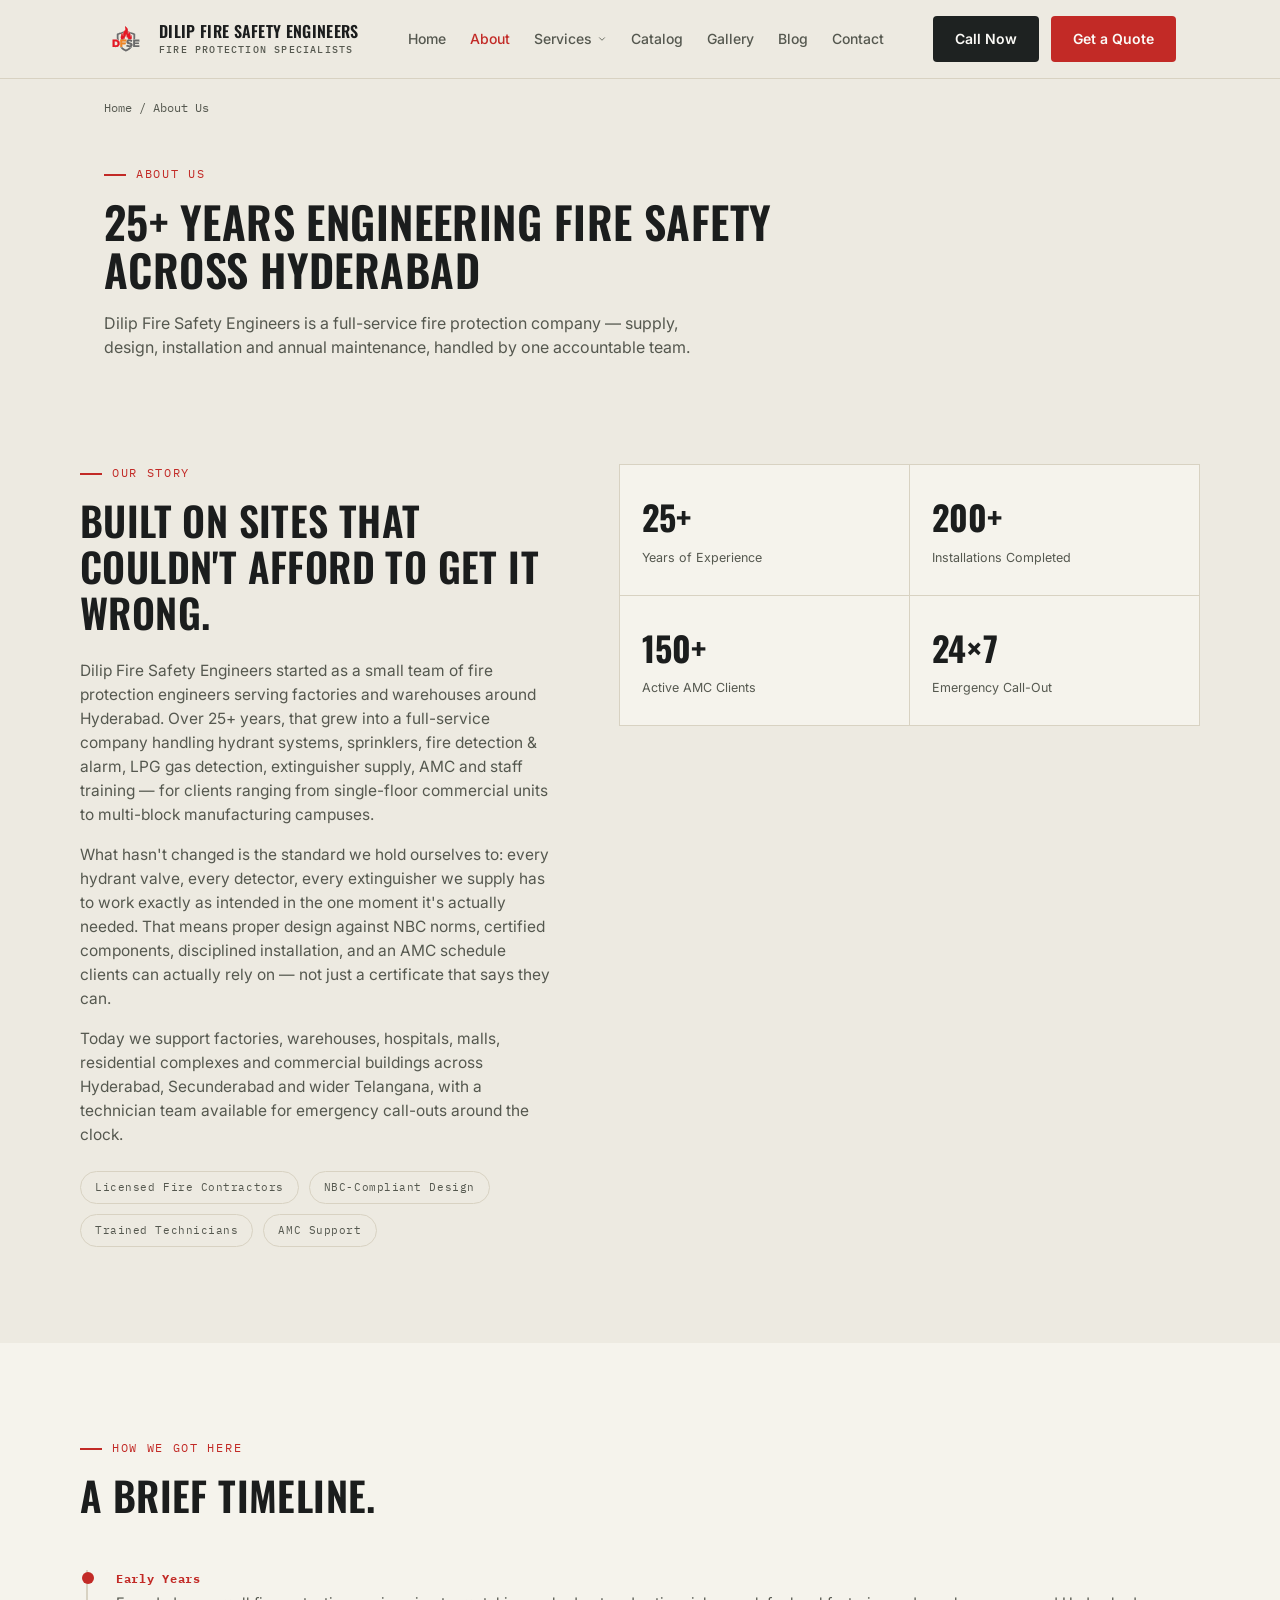
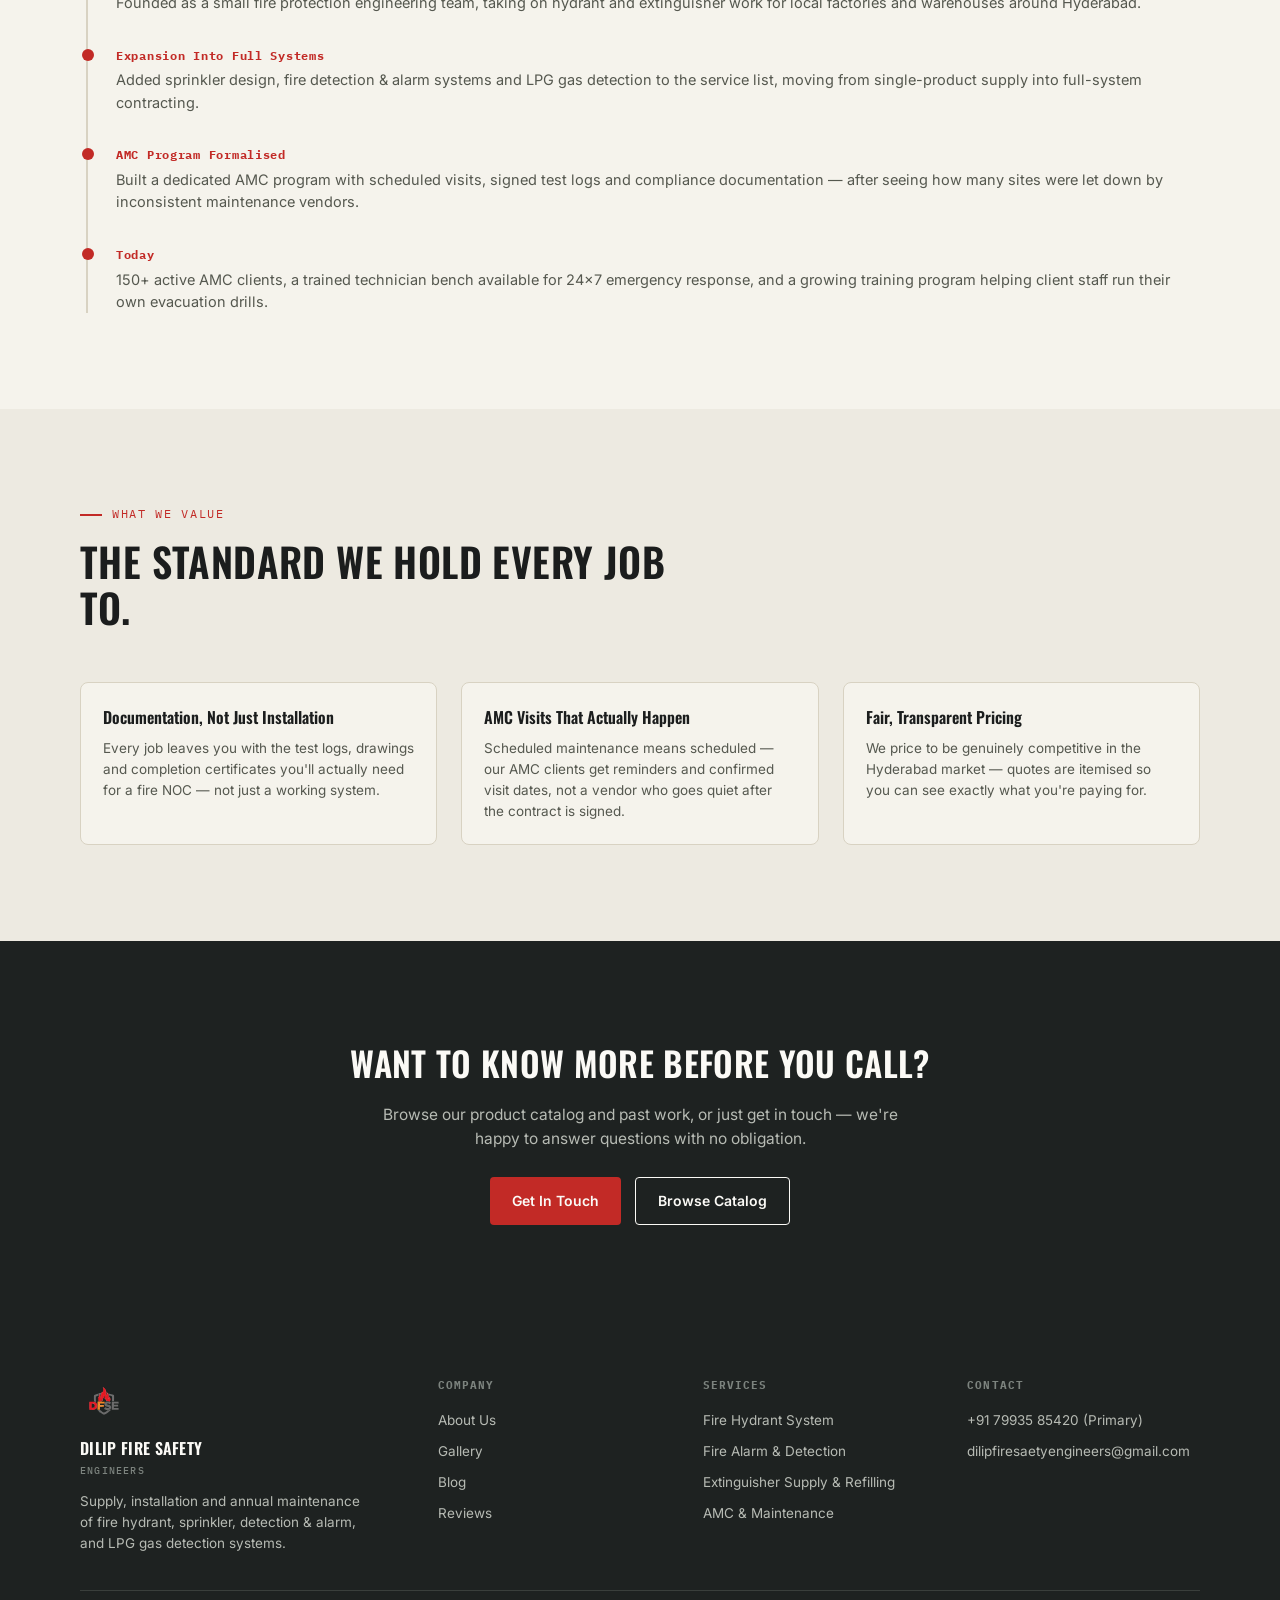
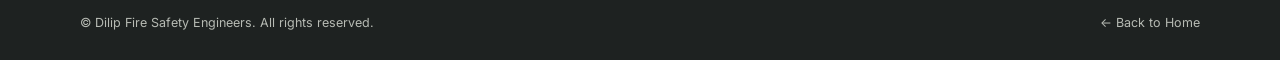
==== about.html @ 28a8da02 "Local website code" ====
<!DOCTYPE html>
<html lang="en">
<head>
<meta charset="UTF-8">
<meta name="viewport" content="width=device-width, initial-scale=1.0">
<title>About Us | Fire Safety Company in Hyderabad — Dilip Fire Safety Engineers</title>
<meta name="description" content="25+ years supplying, installing and maintaining fire hydrant, sprinkler, detection and LPG gas detection systems across Hyderabad & Telangana. Learn about Dilip Fire Safety Engineers.">
<meta name="robots" content="index, follow">
<link rel="icon" type="image/svg+xml" href="assets/logo.svg">
<link rel="stylesheet" href="styles.css">
<link rel="canonical" href="https://www.dilipfiresafety.in/about.html">

<meta property="og:type" content="website">
<meta property="og:title" content="About Dilip Fire Safety Engineers">
<meta property="og:description" content="25+ years supplying, installing and maintaining fire safety systems across Hyderabad & Telangana.">
<meta property="og:url" content="https://www.dilipfiresafety.in/about.html">
<meta property="og:image" content="https://www.dilipfiresafety.in/assets/og-image.jpg">
<meta name="twitter:card" content="summary_large_image">
<meta name="twitter:image" content="https://www.dilipfiresafety.in/assets/og-image.jpg">
<meta name="geo.region" content="IN-TG">
<meta name="geo.placename" content="Hyderabad">

<script type="application/ld+json">
{
  "@context": "https://schema.org",
  "@type": "BreadcrumbList",
  "itemListElement": [
    {"@type": "ListItem", "position": 1, "name": "Home", "item": "https://www.dilipfiresafety.in/"},
    {"@type": "ListItem", "position": 2, "name": "About Us", "item": "https://www.dilipfiresafety.in/about.html"}
  ]
}
</script>

<link rel="preconnect" href="https://fonts.googleapis.com">
<link rel="preconnect" href="https://fonts.gstatic.com" crossorigin>
<link href="https://fonts.googleapis.com/css2?family=Oswald:wght@500;600;700&family=Inter:wght@400;500;600;700&family=IBM+Plex+Mono:wght@500;600&display=swap" rel="stylesheet">
<link rel="stylesheet" href="css/styles.css">
</head>
<body>

  <header>
    <nav class="nav">
      <a href="index.html" class="brand">
        <span class="brand-mark"><img src="assets/logo.svg" alt="Dilip Fire Safety Engineers logo"></span>
        <span class="brand-name">Dilip Fire Safety Engineers<span>Fire Protection Specialists</span></span>
      </a>
      <div class="nav-links">
        <a href="index.html">Home</a>
        <a href="about.html" class="active">About</a>
        <div class="nav-dropdown">
          <span>Services <svg viewBox="0 0 24 24" fill="none"><path d="M6 9l6 6 6-6" stroke="currentColor" stroke-width="2" stroke-linecap="round"/></svg></span>
          <div class="dropdown-menu">
            <a href="fire-extinguisher-supply-refilling.html">Fire Extinguisher Supply & Refilling</a>
            <a href="fire-hydrant-system.html">Fire Hydrant System</a>
            <a href="fire-alarm-detection-system.html">Fire Alarm & Detection System</a>
            <a href="amc-maintenance.html">AMC & Maintenance</a>
            <a href="fire-safety-training.html">Fire Safety Training</a>
          </div>
        </div>
        <a href="products.html">Catalog</a>
        <a href="gallery.html">Gallery</a>
        <a href="blog.html">Blog</a>
        <a href="contact.html">Contact</a>
      </div>
      <div class="nav-cta">
        <a href="tel:+917993585420" class="btn btn-call">Call Now</a>
        <a href="contact.html" class="btn btn-primary">Get a Quote</a>
      </div>
      <button class="nav-burger" id="navBurger" aria-label="Menu" aria-expanded="false">
        <svg viewBox="0 0 24 24" fill="none"><path d="M4 7h16M4 12h16M4 17h16" stroke="currentColor" stroke-width="2" stroke-linecap="round"/></svg>
      </button>
    </nav>
    <div class="mobile-menu" id="mobileMenu">
      <a href="index.html">Home</a>
      <a href="about.html">About</a>
      <a href="fire-extinguisher-supply-refilling.html">Fire Extinguisher Supply & Refilling</a>
      <a href="fire-hydrant-system.html">Fire Hydrant System</a>
      <a href="fire-alarm-detection-system.html">Fire Alarm & Detection System</a>
      <a href="amc-maintenance.html">AMC & Maintenance</a>
      <a href="fire-safety-training.html">Fire Safety Training</a>
      <a href="products.html">Catalog</a>
      <a href="gallery.html">Gallery</a>
      <a href="blog.html">Blog</a>
      <a href="contact.html">Contact</a>
    </div>
  </header>

  <nav class="crumbs" aria-label="Breadcrumb">
    <a href="index.html">Home</a> / <span>About Us</span>
  </nav>

  <main>
  <section class="page-hero">
    <div class="eyebrow">About Us</div>
    <h1>25+ years engineering fire safety across Hyderabad</h1>
    <p>Dilip Fire Safety Engineers is a full-service fire protection company — supply, design, installation and annual maintenance, handled by one accountable team.</p>
  </section>

  <section>
    <div class="wrap about-grid">
      <div>
        <div class="section-head" style="margin-bottom:24px;">
          <div class="eyebrow">Our Story</div>
          <h2>Built on sites that couldn't afford to get it wrong.</h2>
        </div>
        <div class="about-copy">
          <p>Dilip Fire Safety Engineers started as a small team of fire protection engineers serving factories and warehouses around Hyderabad. Over 25+ years, that grew into a full-service company handling hydrant systems, sprinklers, fire detection & alarm, LPG gas detection, extinguisher supply, AMC and staff training — for clients ranging from single-floor commercial units to multi-block manufacturing campuses.</p>
          <p>What hasn't changed is the standard we hold ourselves to: every hydrant valve, every detector, every extinguisher we supply has to work exactly as intended in the one moment it's actually needed. That means proper design against NBC norms, certified components, disciplined installation, and an AMC schedule clients can actually rely on — not just a certificate that says they can.</p>
          <p>Today we support factories, warehouses, hospitals, malls, residential complexes and commercial buildings across Hyderabad, Secunderabad and wider Telangana, with a technician team available for emergency call-outs around the clock.</p>
        </div>
        <div class="cert-row">
          <span class="cert-pill">Licensed Fire Contractors</span>
          <span class="cert-pill">NBC-Compliant Design</span>
          <span class="cert-pill">Trained Technicians</span>
          <span class="cert-pill">AMC Support</span>
        </div>
      </div>
      <div class="about-stats">
        <div class="about-stat"><b>25+</b><span>Years of Experience</span></div>
        <div class="about-stat"><b>200+</b><span>Installations Completed</span></div>
        <div class="about-stat"><b>150+</b><span>Active AMC Clients</span></div>
        <div class="about-stat"><b>24×7</b><span>Emergency Call-Out</span></div>
      </div>
    </div>
  </section>

  <section style="background:var(--bg-soft);">
    <div class="wrap">
      <div class="section-head">
        <div class="eyebrow">How We Got Here</div>
        <h2>A brief timeline.</h2>
      </div>
      <div class="timeline">
        <div class="timeline-item">
          <b>Early Years</b>
          <p>Founded as a small fire protection engineering team, taking on hydrant and extinguisher work for local factories and warehouses around Hyderabad.</p>
        </div>
        <div class="timeline-item">
          <b>Expansion Into Full Systems</b>
          <p>Added sprinkler design, fire detection & alarm systems and LPG gas detection to the service list, moving from single-product supply into full-system contracting.</p>
        </div>
        <div class="timeline-item">
          <b>AMC Program Formalised</b>
          <p>Built a dedicated AMC program with scheduled visits, signed test logs and compliance documentation — after seeing how many sites were let down by inconsistent maintenance vendors.</p>
        </div>
        <div class="timeline-item">
          <b>Today</b>
          <p>150+ active AMC clients, a trained technician bench available for 24×7 emergency response, and a growing training program helping client staff run their own evacuation drills.</p>
        </div>
      </div>
    </div>
  </section>

  <section>
    <div class="wrap">
      <div class="section-head">
        <div class="eyebrow">What We Value</div>
        <h2>The standard we hold every job to.</h2>
      </div>
      <div class="values-grid">
        <div class="value-card">
          <h3>Documentation, Not Just Installation</h3>
          <p>Every job leaves you with the test logs, drawings and completion certificates you'll actually need for a fire NOC — not just a working system.</p>
        </div>
        <div class="value-card">
          <h3>AMC Visits That Actually Happen</h3>
          <p>Scheduled maintenance means scheduled — our AMC clients get reminders and confirmed visit dates, not a vendor who goes quiet after the contract is signed.</p>
        </div>
        <div class="value-card">
          <h3>Fair, Transparent Pricing</h3>
          <p>We price to be genuinely competitive in the Hyderabad market — quotes are itemised so you can see exactly what you're paying for.</p>
        </div>
      </div>
    </div>
  </section>

  <section class="cat-cta">
    <div class="wrap">
      <h2>Want to know more before you call?</h2>
      <p>Browse our product catalog and past work, or just get in touch — we're happy to answer questions with no obligation.</p>
      <div class="actions">
        <a href="contact.html" class="btn btn-primary">Get In Touch</a>
        <a href="products.html" class="btn btn-outline-light">Browse Catalog</a>
      </div>
    </div>
  </section>
  </main>

  <footer>
    <div class="footer-grid">
      <div class="footer-brand">
        <img src="assets/logo.svg" alt="Dilip Fire Safety Engineers logo" style="height:48px;width:48px;border-radius:8px;margin-bottom:12px;">
        <span class="brand-name" style="color:var(--white);">Dilip Fire Safety<span style="color:#7C837E;">Engineers</span></span>
        <p>Supply, installation and annual maintenance of fire hydrant, sprinkler, detection & alarm, and LPG gas detection systems.</p>
      </div>
      <div>
        <h4>Company</h4>
        <ul>
          <li><a href="about.html">About Us</a></li>
          <li><a href="gallery.html">Gallery</a></li>
          <li><a href="blog.html">Blog</a></li>
          <li><a href="index.html#testimonials">Reviews</a></li>
        </ul>
      </div>
      <div>
        <h4>Services</h4>
        <ul>
          <li><a href="fire-hydrant-system.html">Fire Hydrant System</a></li>
          <li><a href="fire-alarm-detection-system.html">Fire Alarm & Detection</a></li>
          <li><a href="fire-extinguisher-supply-refilling.html">Extinguisher Supply & Refilling</a></li>
          <li><a href="amc-maintenance.html">AMC & Maintenance</a></li>
        </ul>
      </div>
      <div>
        <h4>Contact</h4>
        <ul>
          <li><a href="tel:+917993585420">+91 79935 85420 (Primary)</a></li>
          <li><a href="mailto:dilipfiresaetyengineers@gmail.com">dilipfiresaetyengineers@gmail.com</a></li>
        </ul>
      </div>
    </div>
    <div class="footer-bottom">
      <span>© <span id="year"></span> Dilip Fire Safety Engineers. All rights reserved.</span>
      <span><a href="index.html">← Back to Home</a></span>
    </div>
  </footer>

  <div class="mobile-call-bar">
    <a href="tel:+917993585420" class="btn btn-primary">Call Now — +91 79935 85420</a>
  </div>

  <script src="js/main.js"></script>
</body>
</html>
---- styles.css ----
/* ==========================================================================
   Dilip Fire Safety Engineers — shared stylesheet
   One file, loaded by every page, so the browser caches it once and every
   page after the first loads faster. Page-specific bits are namespaced
   with a comment header below so it's easy to find what belongs to what.
   ========================================================================== */

:root{
  --bg:        #EDEAE1;   /* industrial paper */
  --bg-soft:   #F5F3EC;
  --panel:     #1E2221;   /* charcoal control panel */
  --panel-2:   #262B29;
  --ink:       #1B1D1D;
  --ink-soft:  #55584f;
  --line:      #D8D2C2;
  --line-dark: #3A3F3C;
  --red:       #C22A26;   /* fire safety red */
  --red-dark:  #9E1F1C;
  --amber:     #E2A93B;   /* warning amber */
  --green:     #4F8F63;   /* system-normal green */
  --steel:     #46595E;   /* detection / tech accent */
  --white:     #FBFAF6;

  --display: 'Oswald', sans-serif;
  --body:    'Inter', sans-serif;
  --mono:    'IBM Plex Mono', monospace;
}

/* ============ RESET / BASE ============ */
*{margin:0;padding:0;box-sizing:border-box;}
html{scroll-behavior:smooth;}
body{
  background:var(--bg);
  color:var(--ink);
  font-family:var(--body);
  line-height:1.55;
  -webkit-font-smoothing:antialiased;
}
img{max-width:100%;display:block;}
a{color:inherit;text-decoration:none;}
ul{list-style:none;}
button{font-family:inherit;cursor:pointer;border:none;background:none;}
section{padding:96px 24px;}
.wrap{max-width:1120px;margin:0 auto;}
h1,h2,h3{font-family:var(--display);font-weight:600;letter-spacing:.01em;text-transform:uppercase;}
.eyebrow{
  font-family:var(--mono);font-size:12px;letter-spacing:.14em;text-transform:uppercase;color:var(--red);
  display:flex;align-items:center;gap:10px;margin-bottom:14px;
}
.eyebrow::before{content:"";width:22px;height:2px;background:var(--red);display:inline-block;}
.section-head{max-width:640px;margin-bottom:52px;}
.section-head h2{font-size:clamp(28px,4vw,40px);line-height:1.15;color:var(--ink);}
.section-head p{color:var(--ink-soft);font-size:16px;margin-top:14px;}
:focus-visible{outline:3px solid var(--amber);outline-offset:2px;}
@media (prefers-reduced-motion: reduce){
  *{animation-duration:.001ms !important;animation-iteration-count:1 !important;transition-duration:.001ms !important;}
}
@keyframes pulse{
  0%,100%{opacity:1;transform:scale(1);}
  50%{opacity:.45;transform:scale(1.35);}
}

/* ============ HEADER / NAV ============ */
header{position:sticky;top:0;z-index:50;background:rgba(237,234,225,.92);backdrop-filter:blur(8px);border-bottom:1px solid var(--line);}
.nav{display:flex;align-items:center;justify-content:space-between;max-width:1120px;margin:0 auto;padding:16px 24px;flex-wrap:nowrap;gap:16px;}
.brand{display:flex;align-items:center;gap:11px;min-width:0;flex-shrink:0;}
.brand-mark{height:44px;width:44px;display:flex;align-items:center;justify-content:center;flex-shrink:0;border-radius:8px;overflow:hidden;}
.brand-mark img{height:100%;width:100%;display:block;object-fit:contain;}
.brand-name{font-family:var(--display);font-size:16px;font-weight:600;text-transform:uppercase;letter-spacing:.02em;line-height:1.25;white-space:nowrap;}
.brand-name span{display:block;font-family:var(--mono);font-size:10px;letter-spacing:.12em;color:var(--ink-soft);text-transform:uppercase;font-weight:500;margin-top:3px;}
.nav-links{display:flex;align-items:center;gap:24px;font-size:14px;font-weight:500;flex-shrink:0;}
.nav-links > a{color:var(--ink-soft);transition:color .15s;}
.nav-links > a:hover, .nav-links > a.active{color:var(--red);}
.nav-cta{display:flex;align-items:center;gap:12px;flex-shrink:0;}

/* CSS-only dropdown for Services */
.nav-dropdown{position:relative;}
.nav-dropdown > span{color:var(--ink-soft);cursor:default;display:inline-flex;align-items:center;gap:5px;}
.nav-dropdown:hover > span, .nav-dropdown.active > span{color:var(--red);}
.nav-dropdown > span svg{width:10px;height:10px;transition:transform .15s;}
.nav-dropdown:hover > span svg{transform:rotate(180deg);}
.dropdown-menu{
  position:absolute;top:100%;left:50%;transform:translateX(-50%);
  background:var(--white);border:1px solid var(--line);border-radius:8px;
  padding:8px;min-width:250px;box-shadow:0 16px 32px -8px rgba(0,0,0,.16);
  display:none;margin-top:10px;
}
.nav-dropdown:hover .dropdown-menu{display:block;}
.dropdown-menu a{display:block;padding:9px 12px;border-radius:6px;font-size:13.5px;color:var(--ink);}
.dropdown-menu a:hover{background:var(--bg-soft);color:var(--red);}

.btn{
  display:inline-flex;align-items:center;justify-content:center;gap:8px;
  padding:12px 22px;font-size:14px;font-weight:600;border-radius:4px;
  transition:transform .15s, background .15s, box-shadow .15s;white-space:nowrap;
}
.btn-primary{background:var(--red);color:var(--white);}
.btn-primary:hover{background:var(--red-dark);transform:translateY(-1px);}
.btn-outline{border:1.5px solid var(--ink);color:var(--ink);}
.btn-outline:hover{background:var(--ink);color:var(--white);}
.btn-outline-light{border:1.5px solid var(--white);color:var(--white);}
.btn-outline-light:hover{background:var(--white);color:var(--ink);}
.btn-call{background:var(--panel);color:var(--white);}
.btn-call:hover{background:var(--panel-2);}
@media (max-width:900px){ .nav-links{display:none;} }

/* Mobile hamburger + slide-down menu */
.nav-burger{display:none;width:40px;height:40px;align-items:center;justify-content:center;border-radius:6px;flex-shrink:0;}
.nav-burger svg{width:20px;height:20px;}
@media (max-width:900px){ .nav-burger{display:flex;} }
.mobile-menu{
  display:none;flex-direction:column;gap:2px;
  background:var(--bg-soft);border-bottom:1px solid var(--line);padding:10px 16px 16px;
}
.mobile-menu.open{display:flex;}
.mobile-menu a{padding:11px 8px;font-size:14.5px;color:var(--ink);border-bottom:1px solid var(--line);}
.mobile-menu a:last-child{border-bottom:none;}

/* Breadcrumb, used on every inner page */
.crumbs{font-family:var(--mono);font-size:12px;color:var(--ink-soft);padding:20px 24px 0;max-width:1120px;margin:0 auto;}
.crumbs a{color:var(--ink-soft);}
.crumbs a:hover{color:var(--red);}

/* ============ HERO (home) ============ */
.hero{
  padding:88px 24px 80px;
  background:
    linear-gradient(180deg, transparent 0%, var(--bg) 92%),
    repeating-linear-gradient(135deg, rgba(27,29,29,.035) 0 2px, transparent 2px 26px);
  position:relative;
}
.hero-grid{max-width:1120px;margin:0 auto;display:grid;grid-template-columns:1.15fr .85fr;gap:56px;align-items:center;}
.hero h1{font-size:clamp(36px,5.4vw,58px);line-height:1.06;color:var(--ink);}
.hero h1 em{font-style:normal;color:var(--red);}
.hero-sub{font-size:17px;color:var(--ink-soft);max-width:480px;margin:22px 0 32px;}
.hero-actions{display:flex;gap:14px;flex-wrap:wrap;}
.hero-stats{display:flex;gap:0;margin-top:44px;border-top:1px solid var(--line);padding-top:24px;}
.hero-stat{flex:1;padding-right:18px;}
.hero-stat b{font-family:var(--mono);font-size:26px;color:var(--red);display:block;}
.hero-stat span{font-size:12px;color:var(--ink-soft);text-transform:uppercase;letter-spacing:.06em;}

.hero-panel{background:var(--panel);border-radius:10px;padding:22px;color:var(--white);box-shadow:0 30px 60px -20px rgba(0,0,0,.35);}
.hero-panel-head{
  display:flex;justify-content:space-between;align-items:center;font-family:var(--mono);font-size:11px;letter-spacing:.1em;
  color:#9CA39F;text-transform:uppercase;padding-bottom:14px;border-bottom:1px solid var(--line-dark);margin-bottom:14px;
}
.hero-panel-head .live{display:flex;align-items:center;gap:6px;color:var(--green);}
.hero-panel-head .live::before{content:"";width:6px;height:6px;border-radius:50%;background:var(--green);animation:pulse 2.4s ease-in-out infinite;}
.zone-row{display:flex;align-items:center;gap:12px;padding:11px 0;border-bottom:1px solid var(--line-dark);font-size:13.5px;}
.zone-row:last-child{border-bottom:none;}
.zone-code{font-family:var(--mono);color:#7C837E;font-size:11px;width:34px;flex-shrink:0;}
.zone-led{width:9px;height:9px;border-radius:50%;background:var(--green);flex-shrink:0;animation:pulse 2.6s ease-in-out infinite;}
.zone-name{flex:1;color:#E7E5DD;}
.zone-tag{font-family:var(--mono);font-size:10px;color:var(--green);letter-spacing:.08em;}

/* ============ TRUST BANNER — big brand name + highlights ============ */
.trust-banner{background:var(--panel);color:var(--white);padding:72px 24px;overflow:hidden;}
.trust-row{display:flex;align-items:center;gap:36px;flex-wrap:wrap;}
.ext-icon{width:96px;height:128px;flex-shrink:0;}
.trust-big{font-family:var(--display);font-weight:700;font-size:clamp(30px,7.2vw,84px);line-height:.98;letter-spacing:.01em;text-transform:uppercase;}
.trust-big span{display:block;}
.trust-big .accent{color:var(--red);}
.spray{animation:spray 1.8s ease-out infinite;transform-box:fill-box;}
.spray.s2{animation-delay:.55s;}
.spray.s3{animation-delay:1.1s;}
@keyframes spray{
  0%{transform:translate(0,0);opacity:0;}
  18%{opacity:1;}
  100%{transform:translate(-46px,-16px);opacity:0;}
}
.trust-highlights{display:grid;grid-template-columns:1fr 1fr;gap:16px;margin-top:44px;}
.trust-pill{border:1px solid var(--line-dark);border-radius:8px;padding:20px 22px;background:var(--panel-2);}
.trust-pill b{display:block;color:var(--amber);font-family:var(--display);font-size:15px;text-transform:uppercase;letter-spacing:.02em;margin-bottom:6px;}
.trust-pill p{font-size:14px;color:#B7BBB4;}
@media (max-width:760px){ .trust-highlights{grid-template-columns:1fr;} }
@media (prefers-reduced-motion: reduce){ .spray{animation:none;opacity:.9;} }

/* ============ ABOUT (home summary + about.html) ============ */
.about-grid{display:grid;grid-template-columns:.9fr 1.1fr;gap:64px;align-items:start;}
.about-copy p{color:var(--ink-soft);font-size:15.5px;margin-bottom:16px;}
.cert-row{display:flex;flex-wrap:wrap;gap:10px;margin-top:24px;}
.cert-pill{font-family:var(--mono);font-size:11px;letter-spacing:.05em;border:1px solid var(--line);border-radius:100px;padding:7px 14px;color:var(--ink-soft);}
.about-stats{display:grid;grid-template-columns:1fr 1fr;gap:1px;background:var(--line);border:1px solid var(--line);}
.about-stat{background:var(--bg-soft);padding:26px 22px;}
.about-stat b{font-family:var(--display);font-size:34px;color:var(--ink);display:block;}
.about-stat span{font-size:12.5px;color:var(--ink-soft);}

.timeline{border-left:2px solid var(--line);margin-left:6px;padding-left:28px;display:flex;flex-direction:column;gap:32px;}
.timeline-item{position:relative;}
.timeline-item::before{content:"";position:absolute;left:-34px;top:2px;width:12px;height:12px;border-radius:50%;background:var(--red);}
.timeline-item b{font-family:var(--mono);font-size:12px;color:var(--red);letter-spacing:.06em;display:block;margin-bottom:4px;}
.timeline-item p{color:var(--ink-soft);font-size:14.5px;}
.values-grid{display:grid;grid-template-columns:repeat(3,1fr);gap:24px;margin-top:16px;}
.value-card{border:1px solid var(--line);border-radius:8px;padding:22px;background:var(--bg-soft);}
.value-card h3{font-size:16px;text-transform:none;letter-spacing:0;margin-bottom:8px;}
.value-card p{font-size:13.5px;color:var(--ink-soft);}
@media (max-width:760px){ .values-grid{grid-template-columns:1fr;} }

/* ============ SERVICES — control panel signature (dark zone-card grid) ============ */
.services{background:var(--panel);color:var(--white);}
.services .eyebrow{color:var(--amber);}
.services .eyebrow::before{background:var(--amber);}
.services .section-head h2{color:var(--white);}
.services .section-head p{color:#B7BBB4;}
.zone-grid{display:grid;grid-template-columns:repeat(3,1fr);gap:1px;background:var(--line-dark);border:1px solid var(--line-dark);}
.zone-card{background:var(--panel-2);padding:30px 26px;transition:background .18s;}
.zone-card:hover{background:#2E3432;}
.zone-card-top{display:flex;justify-content:space-between;align-items:flex-start;margin-bottom:20px;}
.zone-num{font-family:var(--mono);font-size:12px;color:#7C837E;letter-spacing:.08em;}
.zone-status{display:flex;align-items:center;gap:6px;font-family:var(--mono);font-size:10px;letter-spacing:.08em;color:var(--green);}
.zone-status::before{content:"";width:6px;height:6px;border-radius:50%;background:var(--green);animation:pulse 2.4s ease-in-out infinite;}
.zone-icon{width:34px;height:34px;margin-bottom:16px;color:var(--amber);}
.zone-card h3{font-family:var(--display);font-size:17px;font-weight:600;text-transform:none;letter-spacing:0;color:var(--white);margin-bottom:8px;}
.zone-card p{font-size:13.5px;color:#AEB3AB;}
@media (max-width:860px){ .zone-grid{grid-template-columns:1fr 1fr;} }
@media (max-width:560px){ .zone-grid{grid-template-columns:1fr;} }

details.zone-card{padding:0;}
details.zone-card summary{list-style:none;cursor:pointer;padding:30px 26px 30px;-webkit-tap-highlight-color:transparent;}
details.zone-card summary::-webkit-details-marker{display:none;}
details.zone-card summary::marker{content:"";}
.zone-more{display:inline-flex;align-items:center;gap:6px;font-family:var(--mono);font-size:11px;letter-spacing:.06em;color:var(--amber);margin-top:16px;text-transform:uppercase;}
.zone-more svg{width:12px;height:12px;transition:transform .18s;}
details[open] .zone-more svg{transform:rotate(180deg);}
.zone-detail{padding:0 26px 28px;border-top:1px solid var(--line-dark);margin-top:2px;}
.zone-detail p{font-size:13.5px;color:#AEB3AB;padding-top:18px;margin-bottom:14px;}
.zone-detail-link{display:inline-flex;align-items:center;gap:6px;font-family:var(--mono);font-size:12px;letter-spacing:.04em;color:var(--white);border-bottom:1px solid var(--red);padding-bottom:2px;}
.zone-detail-link:hover{color:var(--amber);border-color:var(--amber);}

/* ============ PROCESS ============ */
.process-grid{display:grid;grid-template-columns:repeat(3,1fr);gap:32px;}
.process-num{font-family:var(--mono);font-size:13px;color:var(--red);margin-bottom:12px;letter-spacing:.06em;}
.process-step h3{font-size:18px;color:var(--ink);margin-bottom:10px;font-weight:600;text-transform:none;letter-spacing:0;font-family:var(--display);}
.process-step p{font-size:14.5px;color:var(--ink-soft);}
@media (max-width:760px){ .process-grid{grid-template-columns:1fr;gap:40px;} }

/* ============ TESTIMONIALS ============ */
.testi-grid{display:grid;grid-template-columns:repeat(3,1fr);gap:24px;}
.testi-card{background:var(--bg-soft);border:1px solid var(--line);border-radius:8px;padding:26px;}
.stars{color:var(--amber);font-size:14px;letter-spacing:2px;margin-bottom:14px;}
.testi-card p{font-size:14.5px;color:var(--ink);margin-bottom:18px;}
.testi-who{display:flex;align-items:center;gap:10px;}
.testi-avatar{width:36px;height:36px;border-radius:50%;background:var(--steel);color:var(--white);display:flex;align-items:center;justify-content:center;font-family:var(--display);font-size:13px;font-weight:600;flex-shrink:0;}
.testi-who b{font-size:13.5px;display:block;}
.testi-who span{font-size:12px;color:var(--ink-soft);}
@media (max-width:860px){ .testi-grid{grid-template-columns:1fr;} }
.google-rating{display:flex;align-items:center;gap:14px;background:var(--bg-soft);border:1px solid var(--line);border-radius:8px;padding:18px 22px;margin-bottom:36px;max-width:fit-content;}
.google-rating .score{font-family:var(--display);font-size:28px;color:var(--ink);}
.google-rating .stars{margin:0;}
.google-rating .meta{font-size:12.5px;color:var(--ink-soft);}

/* ============ TRUST PARTNERS ============ */
.partners-viewport{overflow:hidden;}
.partners-track{display:flex;align-items:center;gap:56px;flex-wrap:nowrap;width:max-content;margin:0 auto;}
.partners-track img{height:40px;width:auto;object-fit:contain;opacity:.7;filter:grayscale(1);flex-shrink:0;transition:opacity .15s;}
.partners-track img:hover{opacity:1;}
@keyframes partners-scroll{ from{transform:translateX(0);} to{transform:translateX(-50%);} }
.partners-track.is-scrolling{animation:partners-scroll 26s linear infinite;}
.partners-track.is-scrolling:hover{animation-play-state:paused;}
@media (prefers-reduced-motion: reduce){ .partners-track.is-scrolling{animation:none;} }

/* ============ LOCATIONS ============ */
.branch-grid{display:grid;grid-template-columns:repeat(2,1fr);gap:24px;margin-bottom:40px;}
.branch-card{border:1px solid var(--line);border-radius:8px;padding:24px;background:var(--bg-soft);}
.branch-card .eyebrow{margin-bottom:10px;}
.branch-card h3{font-size:17px;text-transform:none;letter-spacing:0;font-weight:600;margin-bottom:10px;}
.branch-card address{font-style:normal;font-size:14px;color:var(--ink-soft);margin-bottom:14px;line-height:1.6;}
.branch-card a.tel{font-family:var(--mono);font-size:13.5px;color:var(--red);font-weight:600;}
.map-embed{border:1px solid var(--line);border-radius:8px;overflow:hidden;}
.map-embed iframe{width:100%;height:340px;border:0;display:block;}
@media (max-width:760px){ .branch-grid{grid-template-columns:1fr;} }

/* ============ CONTACT / FORM ============ */
.contact{background:var(--bg-soft);}
.contact-grid{display:grid;grid-template-columns:.85fr 1.15fr;gap:56px;}
.contact-info-item{display:flex;gap:14px;margin-bottom:26px;}
.contact-info-icon{width:40px;height:40px;border-radius:8px;background:var(--panel);display:flex;align-items:center;justify-content:center;flex-shrink:0;color:var(--amber);}
.contact-info-item h4{font-size:14px;margin-bottom:4px;text-transform:none;letter-spacing:0;font-weight:600;font-family:var(--display);}
.contact-info-item p, .contact-info-item a{font-size:14px;color:var(--ink-soft);}
.tel-label{font-family:var(--mono);font-size:11px;color:var(--ink-soft);}

.form-card{background:var(--white);border:1px solid var(--line);border-radius:10px;padding:32px;}
.form-row{display:grid;grid-template-columns:1fr 1fr;gap:16px;margin-bottom:16px;}
.field{display:flex;flex-direction:column;gap:6px;margin-bottom:16px;}
.field label{font-size:12.5px;font-weight:600;color:var(--ink);text-transform:uppercase;letter-spacing:.04em;}
.field input, .field select, .field textarea{
  border:1.5px solid var(--line);border-radius:6px;padding:11px 13px;font-size:14.5px;font-family:var(--body);
  background:var(--bg-soft);color:var(--ink);transition:border-color .15s;
}
.field input:focus, .field select:focus, .field textarea:focus{border-color:var(--red);outline:none;background:var(--white);}
.field textarea{resize:vertical;min-height:90px;}
.field.has-error input, .field.has-error select, .field.has-error textarea{border-color:var(--red-dark);background:#FBF1F0;}
.field-error{font-size:12px;color:var(--red-dark);display:none;}
.field.has-error .field-error{display:block;}
.form-note{font-size:12.5px;color:var(--ink-soft);margin-top:14px;}
.form-status{font-size:13.5px;margin-top:14px;padding:10px 14px;border-radius:6px;display:none;}
.form-status.show{display:block;}
.form-status.ok{background:#E7F0E9;color:var(--green);}
.form-status.err{background:#F7E4E2;color:var(--red-dark);}
@media (max-width:760px){ .contact-grid{grid-template-columns:1fr;} .form-row{grid-template-columns:1fr;} }

/* ============ FOOTER ============ */
footer{background:var(--panel);color:#B7BBB4;padding:56px 24px 28px;}
.footer-grid{max-width:1120px;margin:0 auto;display:grid;grid-template-columns:1.4fr 1fr 1fr 1fr;gap:32px;padding-bottom:36px;border-bottom:1px solid var(--line-dark);}
.footer-brand p{font-size:13.5px;margin-top:14px;max-width:280px;}
footer h4{font-family:var(--mono);font-size:11px;letter-spacing:.1em;text-transform:uppercase;color:#7C837E;margin-bottom:16px;}
footer ul li{margin-bottom:10px;font-size:13.5px;}
footer ul li a:hover{color:var(--white);}
.footer-bottom{max-width:1120px;margin:0 auto;padding-top:22px;display:flex;justify-content:space-between;font-size:12.5px;flex-wrap:wrap;gap:10px;}
@media (max-width:860px){ .footer-grid{grid-template-columns:1fr 1fr;} }
@media (max-width:560px){ .footer-grid{grid-template-columns:1fr;} }

/* ============ STICKY MOBILE CALL BAR ============ */
.mobile-call-bar{display:none;position:fixed;bottom:0;left:0;right:0;z-index:60;background:var(--panel);padding:12px 16px;box-shadow:0 -6px 20px rgba(0,0,0,.2);}
.mobile-call-bar .btn{width:100%;}
@media (max-width:640px){
  .mobile-call-bar{display:block;}
  body{padding-bottom:64px;}
  .hero-grid, .about-grid{grid-template-columns:1fr;}
}

/* ==========================================================================
   INNER PAGES — catalog, gallery, service pages, blog, about
   ========================================================================== */

/* ---- generic inner-page hero band (catalog, gallery, service, blog) ---- */
.page-hero{padding:48px 24px 8px;max-width:1120px;margin:0 auto;}
.page-hero h1{font-size:clamp(28px,4.2vw,44px);line-height:1.1;max-width:760px;}
.page-hero p{color:var(--ink-soft);font-size:16px;max-width:600px;margin-top:16px;}

/* ---- catalog filter tabs ---- */
.filter-bar{display:flex;flex-wrap:wrap;gap:10px;padding:32px 24px 0;max-width:1120px;margin:0 auto;}
.filter-btn{
  font-family:var(--mono);font-size:12px;letter-spacing:.04em;text-transform:uppercase;
  border:1.5px solid var(--line);border-radius:100px;padding:9px 16px;color:var(--ink-soft);
  background:var(--bg-soft);transition:all .15s;
}
.filter-btn:hover{border-color:var(--red);color:var(--red);}
.filter-btn.active{background:var(--panel);border-color:var(--panel);color:var(--white);}

.cat-section{scroll-margin-top:90px;border-top:1px solid var(--line);}
.cat-section-head{display:flex;align-items:baseline;justify-content:space-between;gap:20px;flex-wrap:wrap;margin-bottom:32px;}
.cat-section-head h2{font-size:clamp(22px,3vw,28px);}
.cat-section-head .count{font-family:var(--mono);font-size:12px;color:var(--ink-soft);}

.product-grid{display:grid;grid-template-columns:repeat(3,1fr);gap:1px;background:var(--line);border:1px solid var(--line);}
.product-card{background:var(--bg-soft);padding:26px 24px;display:flex;flex-direction:column;gap:12px;}
.product-icon{width:32px;height:32px;color:var(--red);}
.product-card h3{font-size:15.5px;font-weight:600;text-transform:none;letter-spacing:0;font-family:var(--display);color:var(--ink);}
.product-card p{font-size:13.5px;color:var(--ink-soft);flex:1;}
.product-tags{display:flex;flex-wrap:wrap;gap:6px;}
.product-tag{font-family:var(--mono);font-size:10px;letter-spacing:.04em;color:var(--ink-soft);border:1px solid var(--line);border-radius:100px;padding:3px 9px;}
.product-enquire{display:inline-flex;align-items:center;gap:6px;font-family:var(--mono);font-size:11.5px;letter-spacing:.04em;color:var(--red);border-top:1px solid var(--line);padding-top:12px;margin-top:4px;text-transform:uppercase;}
.product-enquire:hover{color:var(--red-dark);}
@media (max-width:860px){ .product-grid{grid-template-columns:1fr 1fr;} }
@media (max-width:560px){ .product-grid{grid-template-columns:1fr;} }

.cat-cta{background:var(--panel);color:var(--white);text-align:center;}
.cat-cta h2{color:var(--white);font-size:clamp(24px,3.6vw,34px);margin-bottom:14px;}
.cat-cta p{color:#B7BBB4;font-size:15.5px;max-width:520px;margin:0 auto 26px;}
.cat-cta .actions{display:flex;gap:14px;justify-content:center;flex-wrap:wrap;}

/* ---- gallery masonry + lightbox ---- */
.gallery{padding:32px 24px 80px;max-width:1200px;margin:0 auto;content-visibility:auto;}
.gal-columns{column-count:3;column-gap:14px;}
.gal-item{break-inside:avoid;margin-bottom:14px;border-radius:10px;overflow:hidden;cursor:zoom-in;position:relative;background:var(--panel);}
.gal-item img{width:100%;height:auto;display:block;transition:transform .35s ease;will-change:transform;}
.gal-item:hover img{transform:scale(1.045);}
.gal-item:nth-child(3n+1) img{aspect-ratio:1/1.15;object-fit:cover;}
.gal-item:nth-child(3n+2) img{aspect-ratio:1/0.85;object-fit:cover;}
.gal-item:nth-child(3n) img{aspect-ratio:1/1;object-fit:cover;}
@media (max-width:860px){ .gal-columns{column-count:2;} }
@media (max-width:560px){ .gal-columns{column-count:1;} }
.lightbox{position:fixed;inset:0;background:rgba(10,11,10,.92);display:none;align-items:center;justify-content:center;z-index:100;padding:32px;}
.lightbox.open{display:flex;}
.lightbox img{max-width:min(92vw,900px);max-height:86vh;border-radius:8px;display:block;}
.lightbox-close{position:absolute;top:20px;right:24px;width:40px;height:40px;border-radius:50%;background:var(--panel-2);color:var(--white);display:flex;align-items:center;justify-content:center;font-size:20px;cursor:pointer;}

/* ---- service landing pages ---- */
.service-hero{background:var(--panel);color:var(--white);padding:56px 24px;}
.service-hero .wrap{display:grid;grid-template-columns:1.2fr .8fr;gap:40px;align-items:center;}
.service-hero h1{color:var(--white);font-size:clamp(28px,4.2vw,42px);line-height:1.12;}
.service-hero p{color:#B7BBB4;font-size:15.5px;margin-top:16px;max-width:520px;}
.service-hero-actions{display:flex;gap:14px;flex-wrap:wrap;margin-top:26px;}
.service-hero-icon{width:100%;max-width:220px;justify-self:end;color:var(--amber);}
@media (max-width:760px){ .service-hero .wrap{grid-template-columns:1fr;} .service-hero-icon{justify-self:start;max-width:120px;} }

.service-body{display:grid;grid-template-columns:1.5fr .9fr;gap:56px;align-items:start;}
.service-content h2{font-size:22px;margin:36px 0 14px;}
.service-content h2:first-child{margin-top:0;}
.service-content p{color:var(--ink-soft);font-size:15px;margin-bottom:14px;}
.service-content ul{margin:0 0 18px 0;display:flex;flex-direction:column;gap:10px;}
.service-content ul li{font-size:14.5px;color:var(--ink-soft);padding-left:22px;position:relative;}
.service-content ul li::before{content:"";position:absolute;left:0;top:7px;width:8px;height:8px;background:var(--red);border-radius:2px;}
.service-sidebar{position:sticky;top:100px;display:flex;flex-direction:column;gap:16px;}
.side-card{border:1px solid var(--line);border-radius:10px;padding:24px;background:var(--bg-soft);}
.side-card h3{font-size:15px;text-transform:none;letter-spacing:0;margin-bottom:10px;}
.side-card p{font-size:13.5px;color:var(--ink-soft);margin-bottom:14px;}
.side-card .btn{width:100%;}
.side-links{display:flex;flex-direction:column;gap:8px;}
.side-links a{font-size:13.5px;padding:8px 0;border-bottom:1px solid var(--line);color:var(--ink-soft);}
.side-links a:hover{color:var(--red);}
.side-links a:last-child{border-bottom:none;}
@media (max-width:900px){ .service-body{grid-template-columns:1fr;} .service-sidebar{position:static;} }

/* ---- about page extras reuse .timeline / .values-grid above ---- */

/* ---- blog index + articles ---- */
.blog-grid{display:grid;grid-template-columns:repeat(2,1fr);gap:24px;}
.blog-card{border:1px solid var(--line);border-radius:10px;overflow:hidden;background:var(--bg-soft);display:flex;flex-direction:column;}
.blog-card-body{padding:22px;display:flex;flex-direction:column;gap:10px;flex:1;}
.blog-card .eyebrow{margin-bottom:0;}
.blog-card h2{font-size:18px;text-transform:none;letter-spacing:0;line-height:1.3;}
.blog-card p{font-size:13.5px;color:var(--ink-soft);flex:1;}
.blog-card .read-more{font-family:var(--mono);font-size:11.5px;letter-spacing:.04em;color:var(--red);text-transform:uppercase;}
@media (max-width:760px){ .blog-grid{grid-template-columns:1fr;} }

.article{max-width:760px;margin:0 auto;padding:16px 24px 80px;}
.article h1{font-size:clamp(26px,4vw,38px);line-height:1.15;margin-bottom:16px;}
.article .article-meta{font-family:var(--mono);font-size:12px;color:var(--ink-soft);margin-bottom:32px;}
.article h2{font-size:20px;margin:32px 0 12px;}
.article p{font-size:15.5px;color:var(--ink-soft);margin-bottom:16px;}
.article ul{margin:0 0 20px 22px;display:flex;flex-direction:column;gap:8px;}
.article ul li{font-size:15px;color:var(--ink-soft);list-style:disc;}
.article .cta-box{background:var(--panel);color:var(--white);border-radius:10px;padding:26px;margin:36px 0;text-align:center;}
.article .cta-box p{color:#B7BBB4;margin-bottom:16px;}
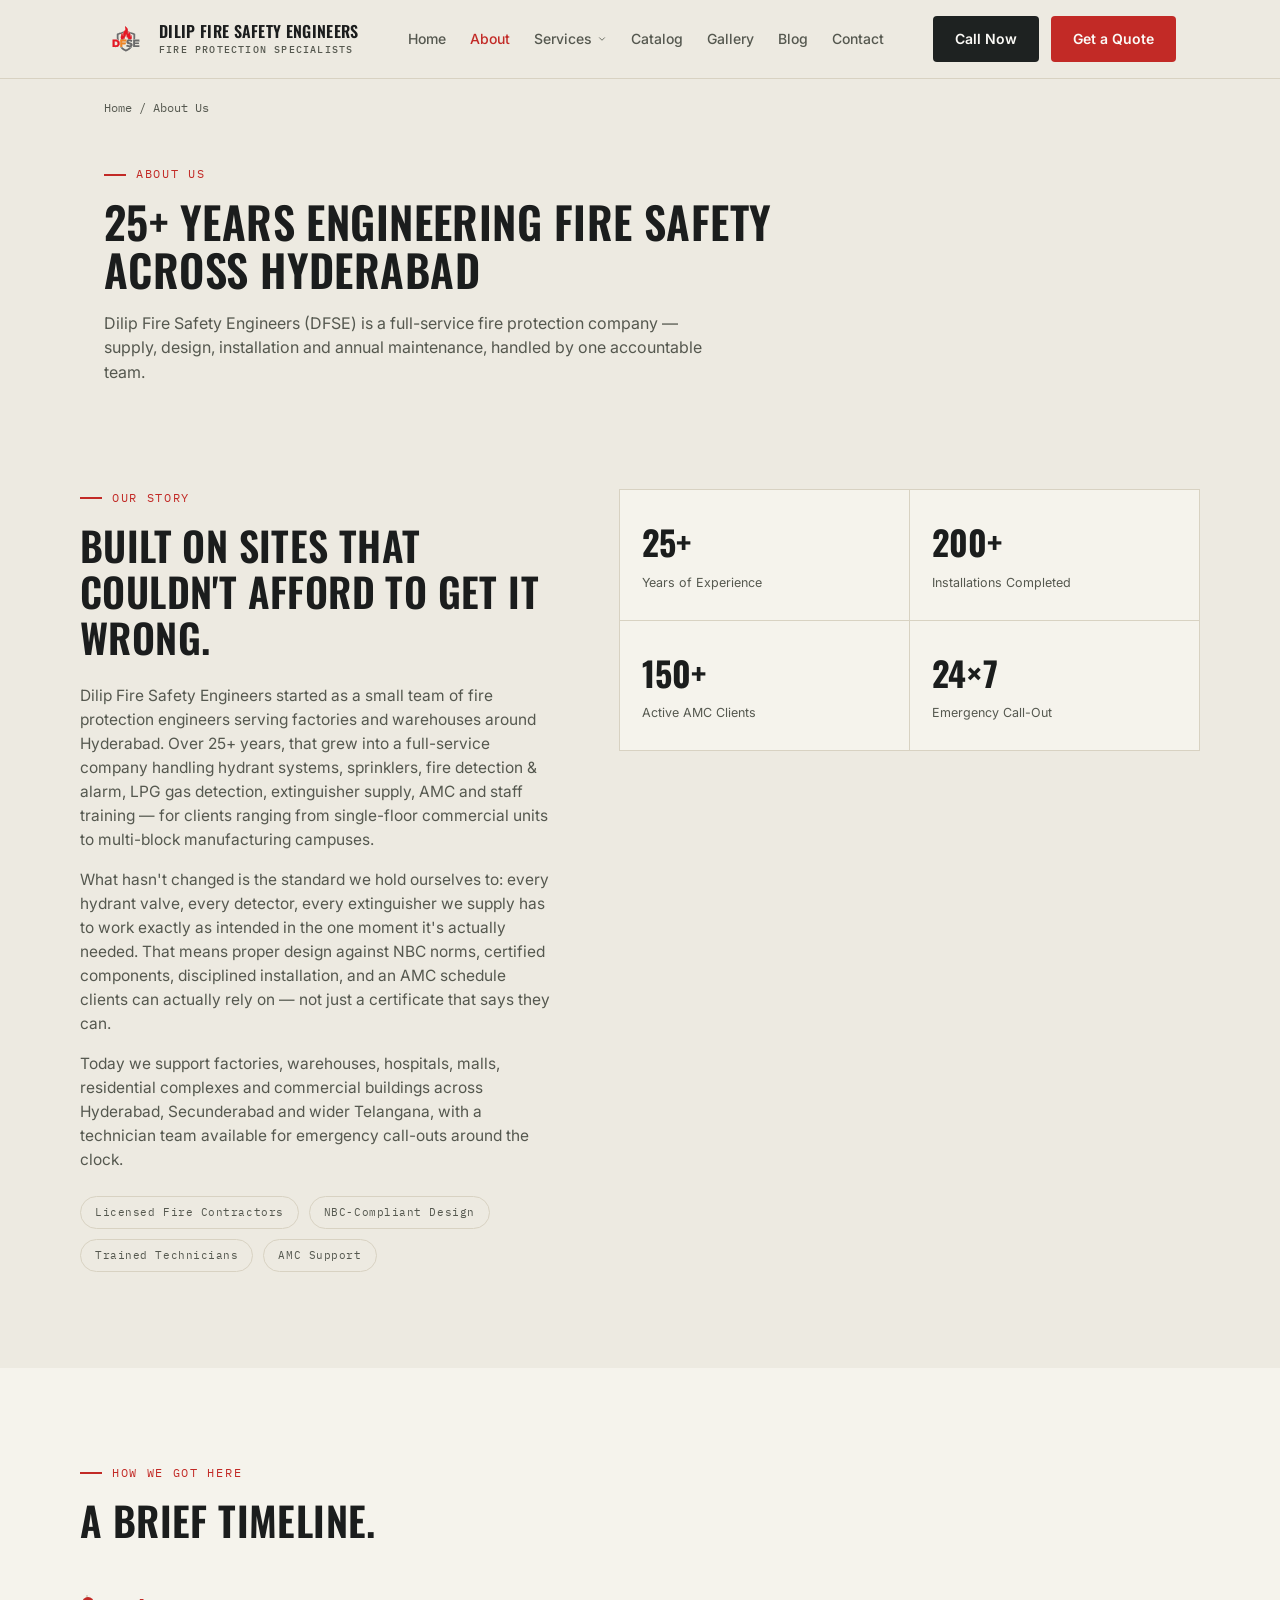
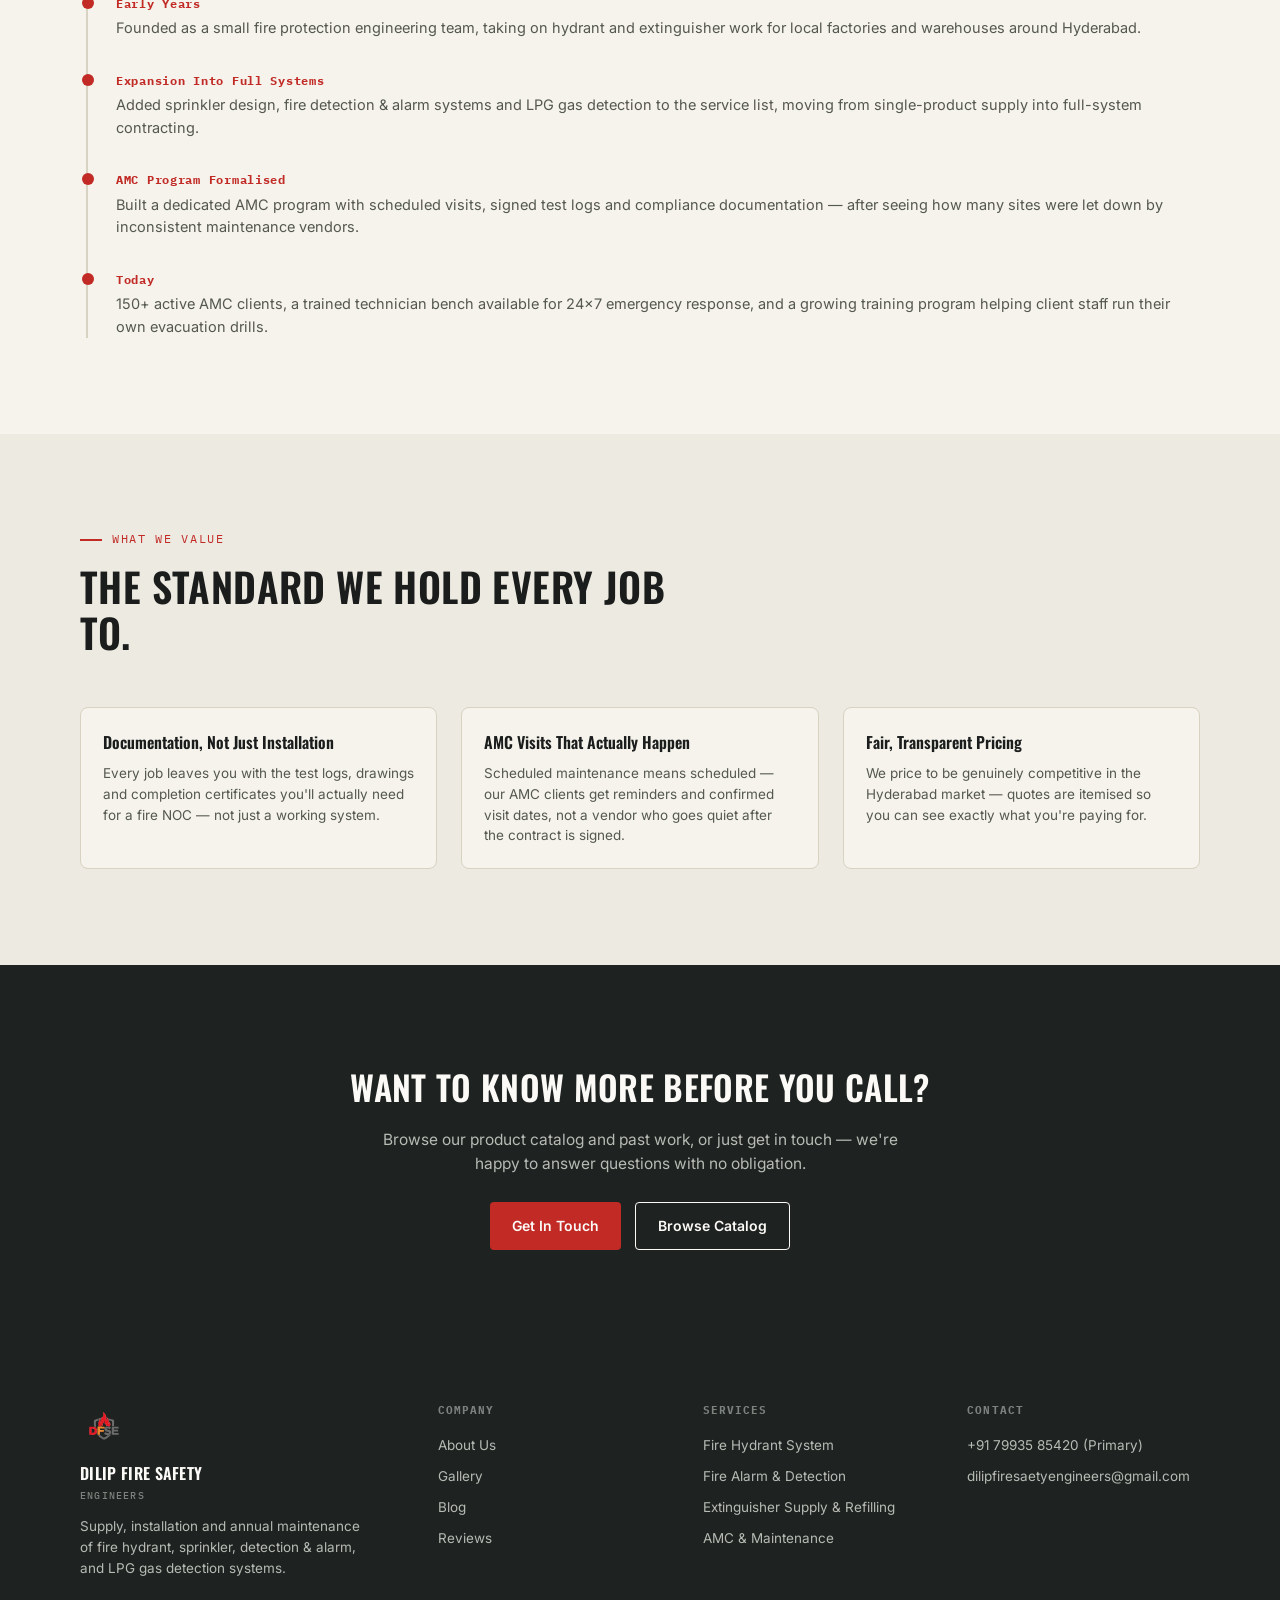
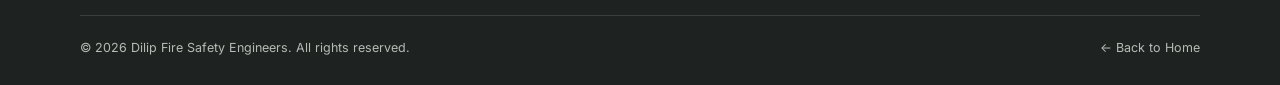
==== commit bb614bb6: "v2" ====
--- a/about.html
+++ b/about.html
@@ -34,7 +34,6 @@
 <link rel="preconnect" href="https://fonts.googleapis.com">
 <link rel="preconnect" href="https://fonts.gstatic.com" crossorigin>
 <link href="https://fonts.googleapis.com/css2?family=Oswald:wght@500;600;700&family=Inter:wght@400;500;600;700&family=IBM+Plex+Mono:wght@500;600&display=swap" rel="stylesheet">
-<link rel="stylesheet" href="css/styles.css">
 </head>
 <body>
 
@@ -93,7 +92,7 @@
   <section class="page-hero">
     <div class="eyebrow">About Us</div>
     <h1>25+ years engineering fire safety across Hyderabad</h1>
-    <p>Dilip Fire Safety Engineers is a full-service fire protection company — supply, design, installation and annual maintenance, handled by one accountable team.</p>
+    <p>Dilip Fire Safety Engineers (DFSE) is a full-service fire protection company — supply, design, installation and annual maintenance, handled by one accountable team.</p>
   </section>
 
   <section>
@@ -229,6 +228,6 @@
     <a href="tel:+917993585420" class="btn btn-primary">Call Now — +91 79935 85420</a>
   </div>
 
-  <script src="js/main.js"></script>
+  <script src="main.js"></script>
 </body>
-</html>
+</html>
--- a/styles.css
+++ b/styles.css
@@ -84,6 +84,11 @@
   background:var(--white);border:1px solid var(--line);border-radius:8px;
   padding:8px;min-width:250px;box-shadow:0 16px 32px -8px rgba(0,0,0,.16);
   display:none;margin-top:10px;
+}
+/* Invisible bridge over the gap above the menu, so moving the mouse straight
+   down from "Services" into the menu never leaves a hoverable element. */
+.dropdown-menu::before{
+  content:"";position:absolute;left:0;right:0;top:-10px;height:10px;background:transparent;
 }
 .nav-dropdown:hover .dropdown-menu{display:block;}
 .dropdown-menu a{display:block;padding:9px 12px;border-radius:6px;font-size:13.5px;color:var(--ink);}
@@ -260,12 +265,20 @@
 @media (prefers-reduced-motion: reduce){ .partners-track.is-scrolling{animation:none;} }
 
 /* ============ LOCATIONS ============ */
-.branch-grid{display:grid;grid-template-columns:repeat(2,1fr);gap:24px;margin-bottom:40px;}
+.branch-grid{display:grid;grid-template-columns:repeat(auto-fit, minmax(240px, 1fr));gap:24px;margin-bottom:40px;}
 .branch-card{border:1px solid var(--line);border-radius:8px;padding:24px;background:var(--bg-soft);}
 .branch-card .eyebrow{margin-bottom:10px;}
 .branch-card h3{font-size:17px;text-transform:none;letter-spacing:0;font-weight:600;margin-bottom:10px;}
 .branch-card address{font-style:normal;font-size:14px;color:var(--ink-soft);margin-bottom:14px;line-height:1.6;}
+.branch-card-links{display:flex;align-items:center;gap:16px;flex-wrap:wrap;margin-bottom:14px;}
 .branch-card a.tel{font-family:var(--mono);font-size:13.5px;color:var(--red);font-weight:600;}
+.branch-card a.directions{
+  font-family:var(--mono);font-size:12px;letter-spacing:.04em;color:var(--ink-soft);
+  border-bottom:1px solid var(--line);padding-bottom:1px;transition:color .15s, border-color .15s;
+}
+.branch-card a.directions:hover{color:var(--red);border-color:var(--red);}
+.branch-map{border:1px solid var(--line);border-radius:6px;overflow:hidden;margin-top:4px;}
+.branch-map iframe{width:100%;height:160px;border:0;display:block;}
 .map-embed{border:1px solid var(--line);border-radius:8px;overflow:hidden;}
 .map-embed iframe{width:100%;height:340px;border:0;display:block;}
 @media (max-width:760px){ .branch-grid{grid-template-columns:1fr;} }
@@ -423,4 +436,4 @@
 .article ul{margin:0 0 20px 22px;display:flex;flex-direction:column;gap:8px;}
 .article ul li{font-size:15px;color:var(--ink-soft);list-style:disc;}
 .article .cta-box{background:var(--panel);color:var(--white);border-radius:10px;padding:26px;margin:36px 0;text-align:center;}
-.article .cta-box p{color:#B7BBB4;margin-bottom:16px;}
+.article .cta-box p{color:#B7BBB4;margin-bottom:16px;}
